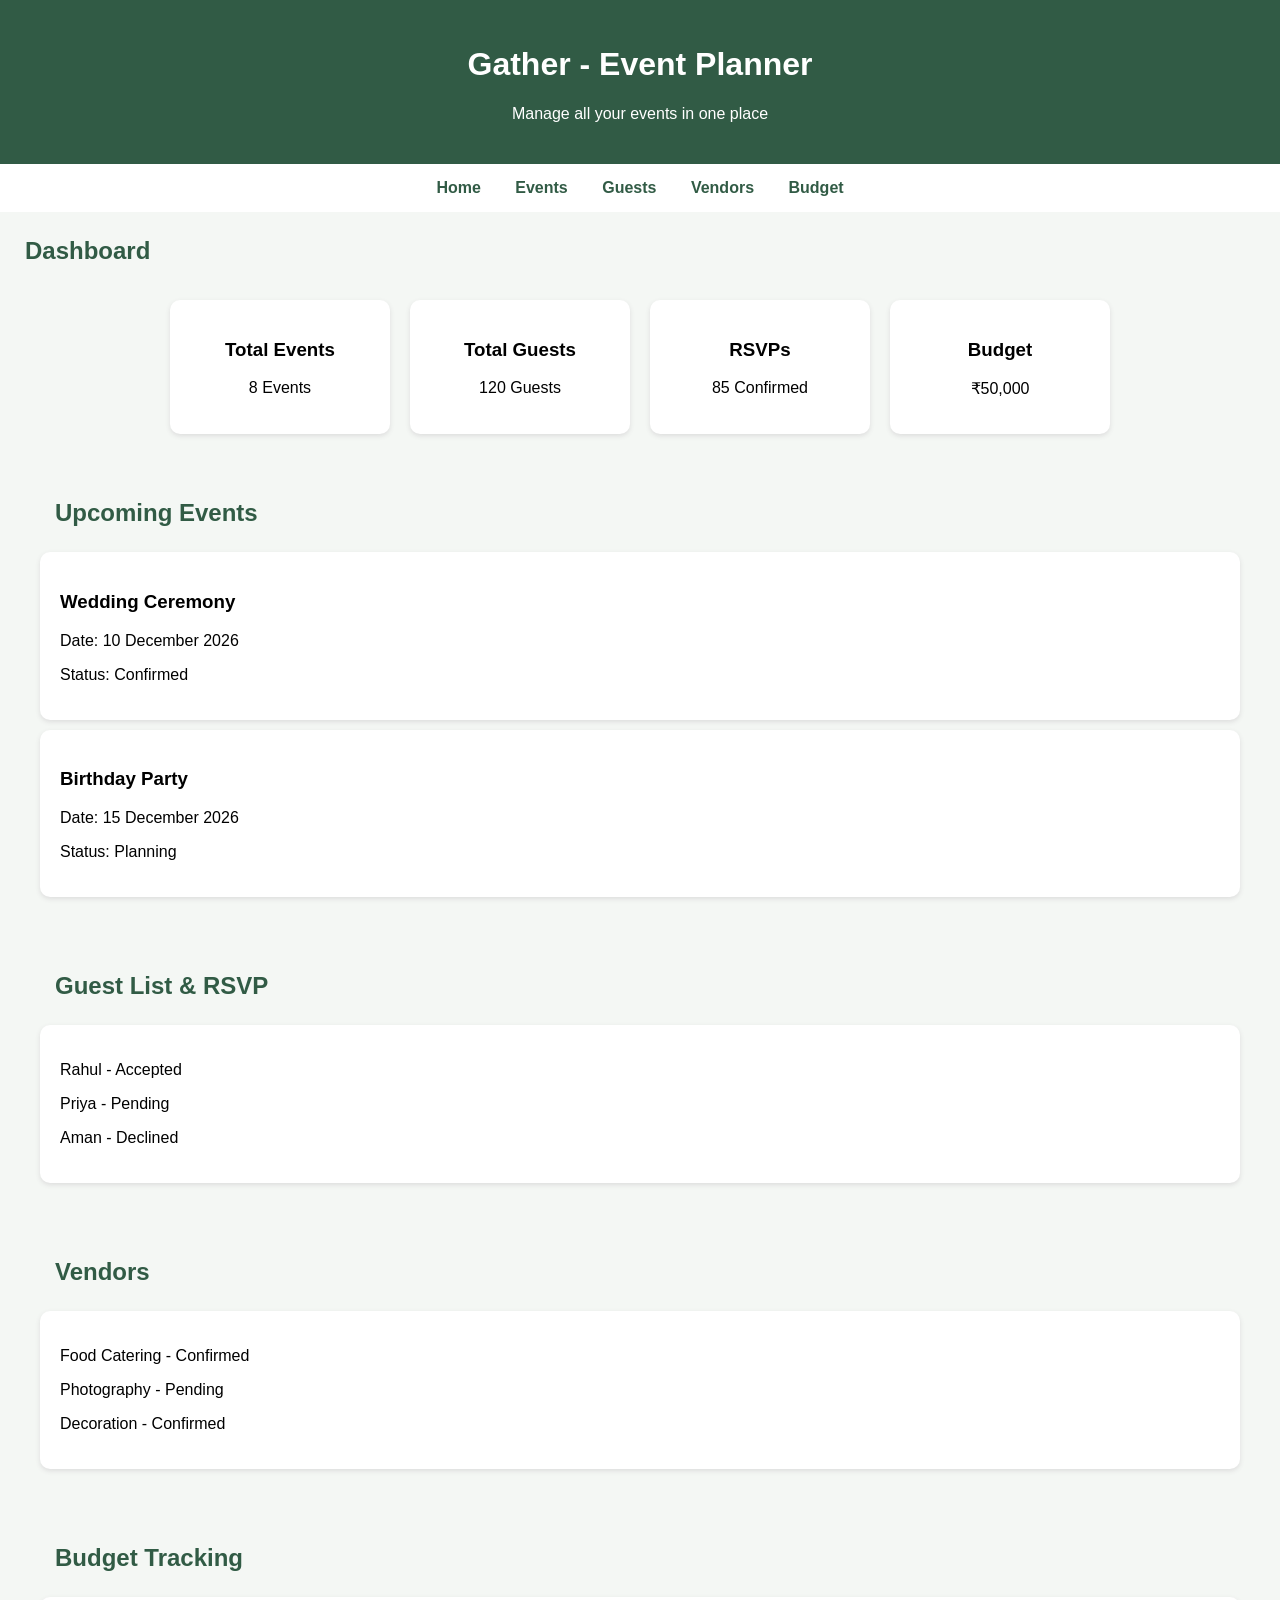
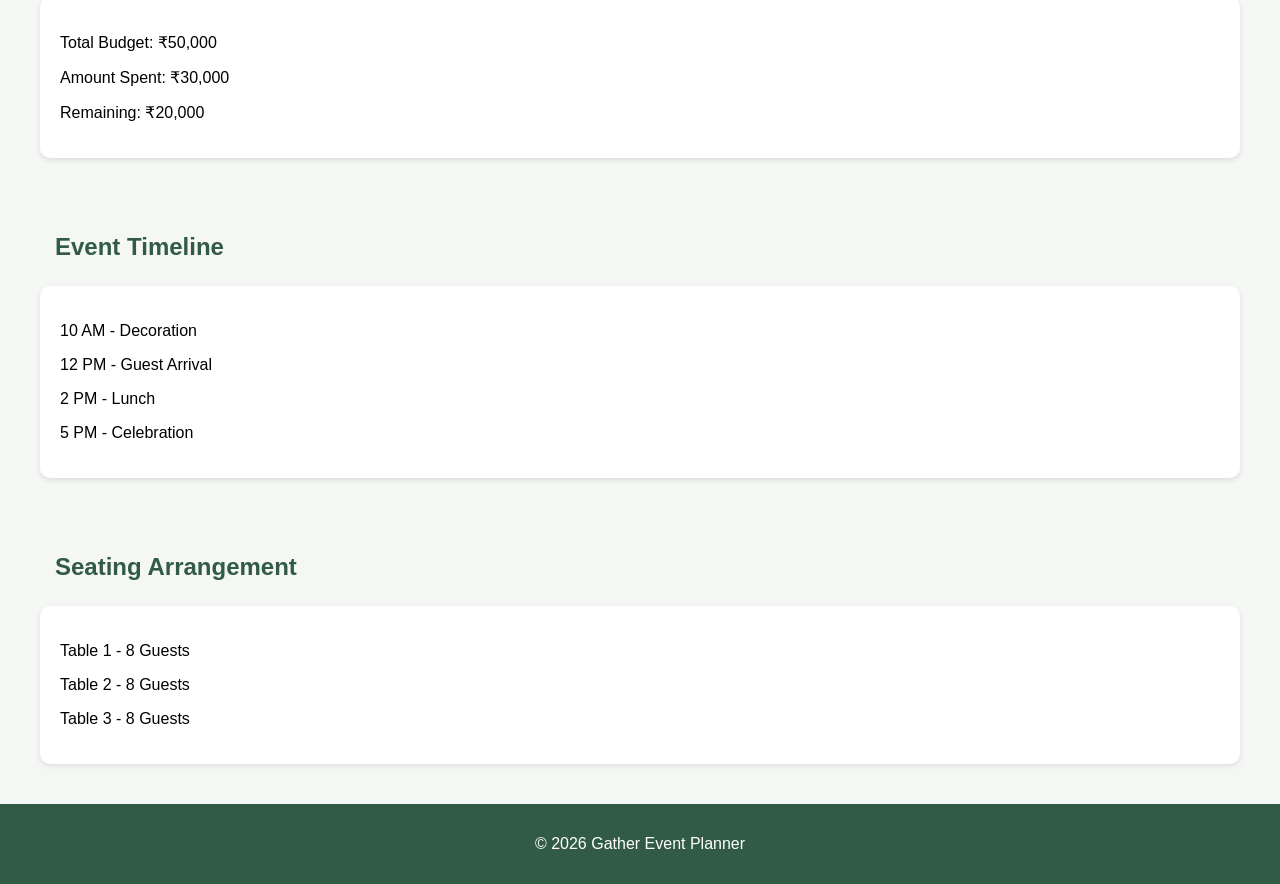
==== index.html @ 4c12bc45 "index.html" ====
<!DOCTYPE html>
<html>
<head>
    <title>Event Planner</title>
    <link rel="stylesheet" href="style.css">
</head>
<body>

    <header>
        <h1>Gather - Event Planner</h1>
        <p>Manage all your events in one place</p>
    </header>

    <nav>
        <a href="#">Home</a>
        <a href="#events">Events</a>
        <a href="#guests">Guests</a>
        <a href="#vendors">Vendors</a>
        <a href="#budget">Budget</a>
    </nav>

    <h2>Dashboard</h2>

    <div class="container">

        <div class="card">
            <h3>Total Events</h3>
            <p>8 Events</p>
        </div>

        <div class="card">
            <h3>Total Guests</h3>
            <p>120 Guests</p>
        </div>

        <div class="card">
            <h3>RSVPs</h3>
            <p>85 Confirmed</p>
        </div>

        <div class="card">
            <h3>Budget</h3>
            <p>₹50,000</p>
        </div>

    </div>

    <section id="events">
        <h2>Upcoming Events</h2>
        <div class="card">
            <h3>Wedding Ceremony</h3>
            <p>Date: 10 December 2026</p>
            <p>Status: Confirmed</p>
        </div>

        <div class="card">
            <h3>Birthday Party</h3>
            <p>Date: 15 December 2026</p>
            <p>Status: Planning</p>
        </div>
    </section>

    <section id="guests">
        <h2>Guest List & RSVP</h2>
        <div class="card">
            <p>Rahul - Accepted</p>
            <p>Priya - Pending</p>
            <p>Aman - Declined</p>
        </div>
    </section>

    <section id="vendors">
        <h2>Vendors</h2>
        <div class="card">
            <p>Food Catering - Confirmed</p>
            <p>Photography - Pending</p>
            <p>Decoration - Confirmed</p>
        </div>
    </section>

    <section id="budget">
        <h2>Budget Tracking</h2>
        <div class="card">
            <p>Total Budget: ₹50,000</p>
            <p>Amount Spent: ₹30,000</p>
            <p>Remaining: ₹20,000</p>
        </div>
    </section>

    <section>
        <h2>Event Timeline</h2>
        <div class="card">
            <p>10 AM - Decoration</p>
            <p>12 PM - Guest Arrival</p>
            <p>2 PM - Lunch</p>
            <p>5 PM - Celebration</p>
        </div>
    </section>

    <section>
        <h2>Seating Arrangement</h2>
        <div class="card">
            <p>Table 1 - 8 Guests</p>
            <p>Table 2 - 8 Guests</p>
            <p>Table 3 - 8 Guests</p>
        </div>
    </section>

    <footer>
        <p>© 2026 Gather Event Planner</p>
    </footer>

</body>
</html>
---- style.css ----
body {
    font-family: Arial, sans-serif;
    background-color: #f4f7f4;
    margin: 0;
}

header {
    background-color: #315b45;
    color: white;
    text-align: center;
    padding: 25px;
}

nav {
    background-color: white;
    padding: 15px;
    text-align: center;
}

nav a {
    text-decoration: none;
    color: #315b45;
    margin: 15px;
    font-weight: bold;
}

h2 {
    color: #315b45;
    margin: 25px;
}

.container {
    display: flex;
    flex-wrap: wrap;
    justify-content: center;
}

.card {
    background-color: white;
    padding: 20px;
    margin: 10px;
    border-radius: 10px;
    box-shadow: 0 2px 5px #ddd;
}

.container .card {
    width: 180px;
    text-align: center;
}

section {
    margin: 20px;
    padding: 10px;
}

footer {
    background-color: #315b45;
    color: white;
    text-align: center;
    padding: 15px;
}

@media (max-width: 600px) {
    nav a {
        display: inline-block;
        margin: 8px;
    }

    .container .card {
        width: 100%;
    }
}
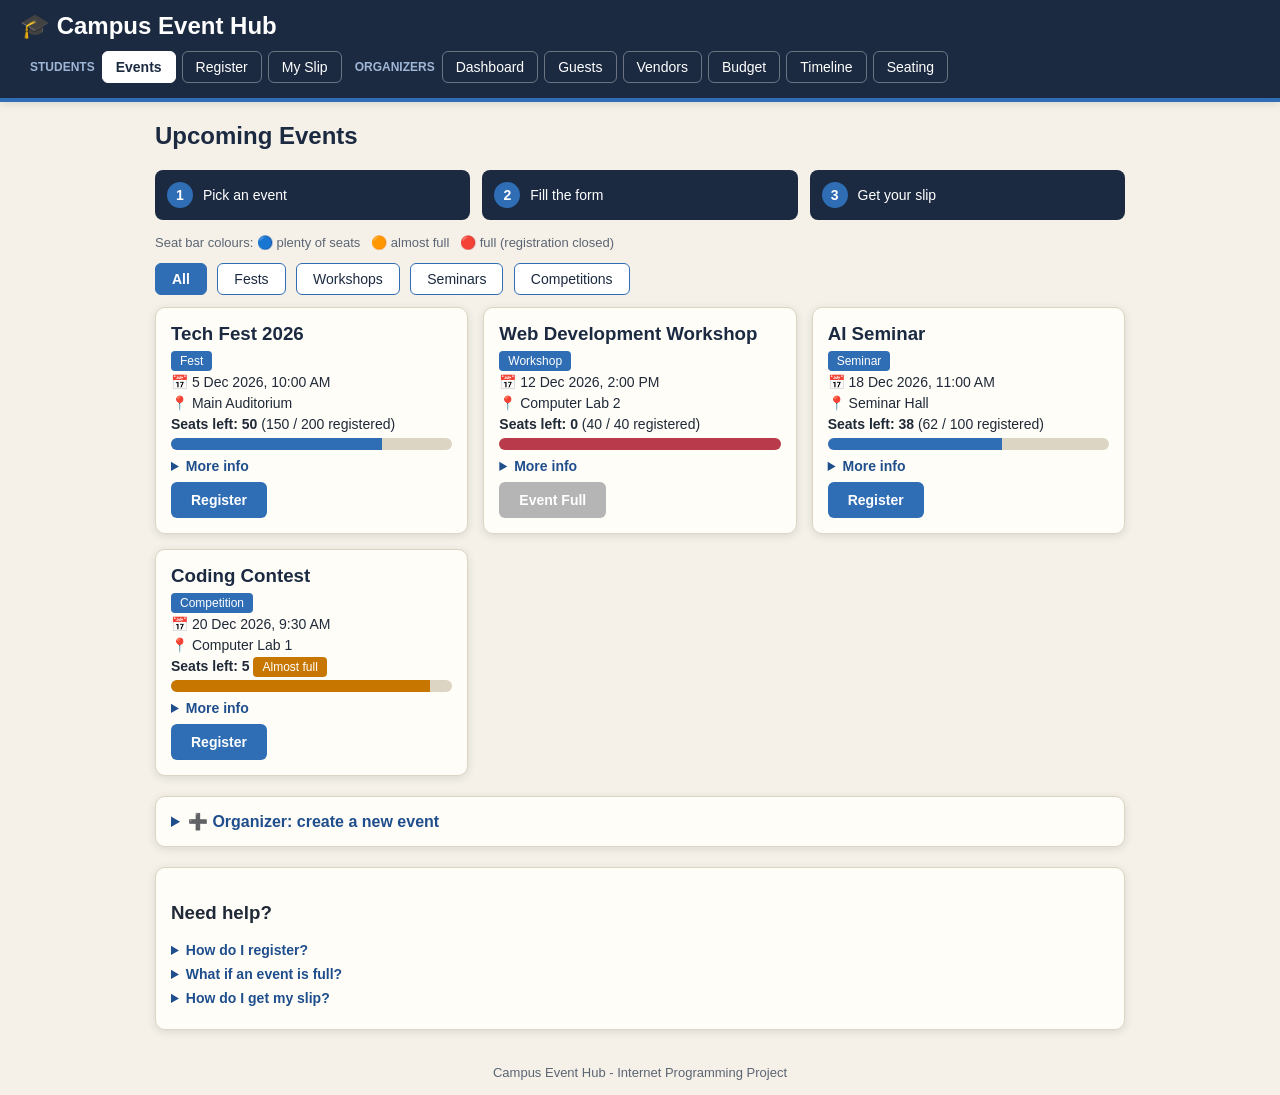
==== commit 374fb90a: "name update" ====
--- a/index.html
+++ b/index.html
@@ -1,114 +1,1094 @@
 <!DOCTYPE html>
-<html>
+<html lang="en">
 <head>
-    <title>Event Planner</title>
-    <link rel="stylesheet" href="style.css">
+  <meta charset="UTF-8">
+  <meta name="viewport" content="width=device-width, initial-scale=1.0">
+  <title>Campus Event Hub</title>
+
+  <style>
+       /* ===================================================
+       CAMPUS EVENT HUB - professional navy + blue + beige
+       =================================================== */
+
+    /* ----- colours (change them all here) ----- */
+    :root {
+      --navy: #1b2a41;        /* header, table headings */
+      --blue: #2f6db5;        /* buttons, highlights */
+      --blue-dark: #1f4e8c;   /* button hover */
+      --blue-light: #e8f0fa;  /* light blue background */
+      --beige: #f5f1e8;       /* page background */
+      --beige-dark: #ddd5c3;  /* borders */
+      --card: #fffdf8;        /* card background */
+      --text: #1f2937;        /* main text */
+      --muted: #5b6573;       /* small grey text */
+      --green: #2e7d5b;
+      --orange: #c77700;
+      --red: #b83a4b;
+      --grey: #6b7280;
+      --shadow: 0 2px 8px rgba(27, 42, 65, 0.12);
+    }
+
+    * { box-sizing: border-box; }
+    html { scroll-behavior: smooth; }
+
+    body {
+      font-family: Arial, sans-serif;
+      margin: 0;
+      background: var(--beige);
+      color: var(--text);
+    }
+
+    /* ----- header + menu (stays on top while scrolling) ----- */
+    header {
+      background: var(--navy);
+      padding: 12px 20px;
+      position: sticky;
+      top: 0;
+      z-index: 5;
+      border-bottom: 4px solid var(--blue);
+      box-shadow: var(--shadow);
+    }
+
+    header h1 {
+      margin: 0 0 8px 0;
+      font-size: 24px;
+      color: white;
+    }
+
+    nav { display: flex; flex-wrap: wrap; align-items: center; }
+
+    .nav-title {
+      color: #9fb6d6;
+      font-size: 12px;
+      font-weight: bold;
+      margin: 0 4px 0 10px;
+    }
+
+    nav a {
+      display: inline-block;
+      color: white;
+      text-decoration: none;
+      padding: 7px 13px;
+      margin: 3px;
+      border-radius: 6px;
+      border: 1px solid rgba(255, 255, 255, 0.35);
+      font-size: 14px;
+      transition: 0.3s;
+    }
+
+    nav a:hover { background: var(--blue); border-color: var(--blue); }
+
+    /* the menu button of the page you are on is highlighted */
+    body:not(:has(:target)) nav a[href="#events"],
+    body:has(#events:target, #events :target) nav a[href="#events"],
+    body:has(#register:target) nav a[href="#register"],
+    body:has(#slip:target) nav a[href="#slip"],
+    body:has(#dashboard:target) nav a[href="#dashboard"],
+    body:has(#guests:target, #guests :target) nav a[href="#guests"],
+    body:has(#vendors:target, #vendors :target) nav a[href="#vendors"],
+    body:has(#budget:target, #budget :target) nav a[href="#budget"],
+    body:has(#timeline:target, #timeline :target) nav a[href="#timeline"],
+    body:has(#seating:target, #seating :target) nav a[href="#seating"] {
+      background: white;
+      color: var(--navy);
+      border-color: white;
+      font-weight: bold;
+    }
+
+    main { max-width: 1000px; margin: 20px auto; padding: 0 15px; }
+    footer { text-align: center; padding: 15px; color: var(--muted); font-size: 13px; }
+    .note { font-size: 13px; color: var(--muted); }
+    h2 { color: var(--navy); }
+
+    /* ----- PAGES: only one page is visible at a time ----- */
+    .page { display: none; scroll-margin-top: 140px; }
+    .page:target { display: block; }
+    .page:has(:target) { display: block; }
+    body:not(:has(:target)) #events { display: block; }   /* first page by default */
+
+    /* ----- cards ----- */
+    .card {
+      background: var(--card);
+      padding: 15px;
+      border-radius: 10px;
+      margin-bottom: 20px;
+      border: 1px solid var(--beige-dark);
+      box-shadow: var(--shadow);
+      transition: 0.3s;
+    }
+    .card:hover {
+      transform: translateY(-3px);
+      border-color: var(--blue);
+    }
+
+    /* ----- buttons ----- */
+    .btn, button {
+      display: inline-block;
+      background: var(--blue);
+      color: white;
+      font-weight: bold;
+      border: none;
+      padding: 10px 20px;
+      border-radius: 6px;
+      font-size: 14px;
+      text-decoration: none;
+      cursor: pointer;
+      transition: 0.3s;
+    }
+    .btn:hover, button:hover { background: var(--blue-dark); transform: translateY(-2px); }
+    .btn.disabled { background: #b5b5b5; color: #fff; cursor: not-allowed; }
+    .btn.disabled:hover { background: #b5b5b5; transform: none; }
+
+    /* ----- how it works strip ----- */
+    .steps { display: grid; grid-template-columns: repeat(auto-fit, minmax(180px, 1fr)); gap: 12px; margin-bottom: 15px; }
+    .step { background: var(--navy); color: white; padding: 12px; border-radius: 8px; font-size: 14px; }
+    .step b {
+      display: inline-block; background: var(--blue); color: white;
+      width: 26px; height: 26px; line-height: 26px; text-align: center;
+      border-radius: 50%; margin-right: 6px;
+    }
+
+    /* ----- FILTER BUTTONS (hidden radio + label) ----- */
+    .filterbox > input { display: none; }
+
+    .filterbox > label {
+      display: inline-block;
+      background: white;
+      color: var(--navy);
+      border: 1px solid var(--blue);
+      padding: 7px 16px;
+      margin: 0 6px 12px 0;
+      border-radius: 6px;
+      font-size: 14px;
+      font-weight: normal;
+      cursor: pointer;
+      transition: 0.3s;
+    }
+    .filterbox > label:hover { background: var(--blue-light); }
+
+    /* chosen button is highlighted */
+    .filterbox > input:checked + label {
+      background: var(--blue);
+      color: white;
+      font-weight: bold;
+    }
+
+    /* events page: hide cards that do not match */
+    #ev-fest:checked ~ .events .card:not(.fest),
+    #ev-workshop:checked ~ .events .card:not(.workshop),
+    #ev-seminar:checked ~ .events .card:not(.seminar),
+    #ev-competition:checked ~ .events .card:not(.competition) { display: none; }
+
+    /* guests page: hide rows that do not match */
+    #g-yes:checked ~ .table-wrap tbody tr:not(.yes),
+    #g-no:checked ~ .table-wrap tbody tr:not(.no),
+    #g-pending:checked ~ .table-wrap tbody tr:not(.pending) { display: none; }
+
+    /* vendors page: hide rows that do not match */
+    #v-confirmed:checked ~ .table-wrap tbody tr:not(.confirmed),
+    #v-contacted:checked ~ .table-wrap tbody tr:not(.contacted),
+    #v-notcontacted:checked ~ .table-wrap tbody tr:not(.notcontacted) { display: none; }
+
+    /* ----- event cards ----- */
+    .events { display: grid; grid-template-columns: repeat(auto-fill, minmax(250px, 1fr)); gap: 15px; margin-bottom: 20px; }
+    .events .card { margin-bottom: 0; }
+    .events h3 { margin: 0 0 6px 0; color: var(--navy); }
+    .events p { margin: 5px 0; font-size: 14px; }
+
+    /* click to open boxes */
+    details { margin: 8px 0; }
+    summary { cursor: pointer; color: var(--blue-dark); font-weight: bold; font-size: 14px; }
+    summary:hover { text-decoration: underline; }
+    details p { background: var(--blue-light); padding: 6px 8px; border-radius: 6px; font-size: 14px; }
+    details.card summary { font-size: 16px; }
+
+    /* ----- seat / progress bars (they grow when the page opens) ----- */
+    .progress { background: var(--beige-dark); border-radius: 10px; height: 12px; overflow: hidden; margin: 6px 0; }
+    .bar { background: var(--blue); height: 100%; animation: grow 1.2s ease; }
+    .bar.warn { background: var(--orange); }
+    .bar.full { background: var(--red); }
+    @keyframes grow { from { width: 0; } }
+
+    /* ----- badges ----- */
+    .badge { padding: 3px 9px; border-radius: 4px; font-size: 12px; color: white; white-space: nowrap; }
+    .badge.green  { background: var(--green); }
+    .badge.red    { background: var(--red); }
+    .badge.grey   { background: var(--grey); }
+    .badge.orange { background: var(--orange); }
+    .badge.blue   { background: var(--blue); }
+
+    /* ----- forms ----- */
+    .form-grid { display: grid; grid-template-columns: repeat(auto-fit, minmax(220px, 1fr)); gap: 12px; margin-bottom: 12px; }
+
+    label { display: flex; flex-direction: column; font-size: 14px; font-weight: bold; }
+
+    input, select, textarea {
+      padding: 9px;
+      margin-top: 4px;
+      border: 1px solid #bdb6a3;
+      border-radius: 6px;
+      background: white;
+      color: var(--text);
+      font-size: 14px;
+      font-weight: normal;
+      font-family: Arial, sans-serif;
+      transition: 0.3s;
+    }
+
+    /* blue outline when you click in a box */
+    input:focus, select:focus, textarea:focus {
+      outline: none;
+      border-color: var(--blue);
+      box-shadow: 0 0 0 3px rgba(47, 109, 181, 0.25);
+    }
+
+    /* red = wrong, green = correct */
+    input:user-invalid, select:user-invalid, textarea:user-invalid { border-color: var(--red); background: #fdf1f2; }
+    input:user-valid, textarea:user-valid { border-color: var(--green); }
+
+    /* small help text, visible only while typing in that box */
+    .hint { display: none; font-size: 12px; font-weight: normal; color: var(--blue-dark); margin-top: 3px; }
+    input:focus ~ .hint, textarea:focus ~ .hint { display: block; }
+
+    .agree { flex-direction: row; align-items: center; font-weight: normal; margin-bottom: 12px; }
+    .agree input { margin: 0 8px 0 0; }
+
+    /* ----- event choice cards (register page) ----- */
+    .choice { position: relative; margin-bottom: 15px; }
+    .choice input { position: absolute; opacity: 0; }
+    .choice label {
+      display: block; font-weight: normal; background: white;
+      border: 1px solid var(--beige-dark); border-radius: 8px;
+      padding: 10px 12px; margin-bottom: 8px; cursor: pointer; transition: 0.3s;
+    }
+    .choice label:hover { border-color: var(--blue); background: var(--blue-light); }
+    .choice input:checked + label { border: 2px solid var(--blue); background: var(--blue-light); }
+    .choice input:checked + label::after { content: "  ✔ Selected"; color: var(--blue-dark); font-weight: bold; }
+    .choice input:disabled + label { opacity: 0.5; cursor: not-allowed; background: #eee; border-color: var(--beige-dark); }
+    .choice label span { display: block; font-size: 13px; color: var(--muted); margin-top: 3px; }
+
+    /* ----- success message (shown after a form is sent) ----- */
+    .success-msg {
+      display: none;
+      background: #e7f4ed;
+      color: #1e5a3f;
+      border: 1px solid var(--green);
+      border-left: 6px solid var(--green);
+      padding: 12px 18px;
+      border-radius: 6px;
+      margin-bottom: 15px;
+      font-weight: bold;
+      scroll-margin-top: 140px;
+    }
+    .success-msg:target { display: block; }
+
+    /* ----- dashboard ----- */
+    .stats { display: grid; grid-template-columns: repeat(auto-fit, minmax(150px, 1fr)); gap: 12px; margin-bottom: 20px; }
+    .stat {
+      background: var(--card); padding: 15px; text-align: center; border-radius: 10px;
+      border: 1px solid var(--beige-dark); border-top: 4px solid var(--blue);
+      box-shadow: var(--shadow); transition: 0.3s;
+    }
+    .stat:hover { transform: translateY(-3px); }
+    .stat .number { font-size: 24px; font-weight: bold; color: var(--navy); }
+    .summary-text { font-weight: bold; color: var(--blue-dark); }
+
+    /* ----- tables ----- */
+    .table-wrap { overflow-x: auto; }
+    table { width: 100%; border-collapse: collapse; }
+    th, td { padding: 9px; border-bottom: 1px solid var(--beige-dark); text-align: left; font-size: 14px; }
+    th { background: var(--navy); color: white; }
+    tbody tr:hover { background: var(--blue-light); }
+
+    .notif-list { list-style: none; padding: 0; margin: 0; }
+    .notif-list li { padding: 10px; margin-bottom: 8px; background: white; border-left: 4px solid var(--blue); border-radius: 4px; font-size: 14px; }
+
+    /* ----- timeline tick boxes ----- */
+    label.task { flex-direction: row; align-items: center; font-weight: normal; }
+    label.task input { margin: 0 8px 0 0; }
+    label.task input:checked + span { text-decoration: line-through; color: #888; }
+
+    /* ----- seating ----- */
+    .tables-grid { display: grid; grid-template-columns: repeat(auto-fill, minmax(200px, 1fr)); gap: 12px; margin-bottom: 15px; }
+    .table-card { border: 1px solid var(--blue); border-radius: 8px; padding: 10px; background: white; transition: 0.3s; }
+    .table-card:hover { background: var(--blue-light); }
+    .table-card h4 { margin: 0 0 4px 0; color: var(--navy); }
+    .table-card ul { padding-left: 18px; margin: 8px 0 0 0; font-size: 14px; }
+
+    .messages { padding-left: 18px; font-size: 14px; }
+    .messages li { margin-bottom: 6px; }
+
+    /* ----- confirmation slip ----- */
+    .slip {
+      max-width: 500px; margin: 0 auto 20px auto; background: white; padding: 20px;
+      border: 2px dashed var(--blue); border-radius: 10px; box-shadow: var(--shadow);
+    }
+    .slip h2 { text-align: center; margin-top: 0; }
+    .slip td:first-child { font-weight: bold; width: 40%; }
+    .slip .confirmed { text-align: center; color: var(--green); font-size: 22px; font-weight: bold; margin-top: 15px; }
+    .slip-buttons { text-align: center; }
+
+    /* ----- printing: only the visible page (the slip) is printed ----- */
+    @media print {
+      header, footer, .no-print { display: none; }
+      body { background: white; }
+      .slip { box-shadow: none; }
+    }
+
+    /* ----- mobile ----- */
+    @media (max-width: 600px) {
+      header { position: static; }
+      header h1 { font-size: 20px; }
+      nav a { font-size: 12px; padding: 6px 10px; }
+    }
+  </style>
 </head>
+
 <body>
 
-    <header>
-        <h1>Gather - Event Planner</h1>
-        <p>Manage all your events in one place</p>
-    </header>
-
+  <!-- ===================== HEADER + MENU ===================== -->
+  <header>
+    <h1>🎓 Campus Event Hub</h1>
     <nav>
-        <a href="#">Home</a>
-        <a href="#events">Events</a>
-        <a href="#guests">Guests</a>
-        <a href="#vendors">Vendors</a>
-        <a href="#budget">Budget</a>
+      <span class="nav-title">STUDENTS</span>
+      <a href="#events">Events</a>
+      <a href="#register">Register</a>
+      <a href="#slip">My Slip</a>
+
+      <span class="nav-title">ORGANIZERS</span>
+      <a href="#dashboard">Dashboard</a>
+      <a href="#guests">Guests</a>
+      <a href="#vendors">Vendors</a>
+      <a href="#budget">Budget</a>
+      <a href="#timeline">Timeline</a>
+      <a href="#seating">Seating</a>
     </nav>
-
-    <h2>Dashboard</h2>
-
-    <div class="container">
-
-        <div class="card">
-            <h3>Total Events</h3>
-            <p>8 Events</p>
-        </div>
-
-        <div class="card">
-            <h3>Total Guests</h3>
-            <p>120 Guests</p>
-        </div>
-
-        <div class="card">
-            <h3>RSVPs</h3>
-            <p>85 Confirmed</p>
-        </div>
-
-        <div class="card">
-            <h3>Budget</h3>
-            <p>₹50,000</p>
-        </div>
-
-    </div>
-
-    <section id="events">
-        <h2>Upcoming Events</h2>
-        <div class="card">
-            <h3>Wedding Ceremony</h3>
-            <p>Date: 10 December 2026</p>
-            <p>Status: Confirmed</p>
-        </div>
-
-        <div class="card">
-            <h3>Birthday Party</h3>
-            <p>Date: 15 December 2026</p>
-            <p>Status: Planning</p>
-        </div>
+  </header>
+
+  <main>
+
+    <!-- =====================================================
+         PAGE 1: EVENTS  (students browse events and seats)
+         ===================================================== -->
+    <section id="events" class="page">
+      <div id="event-ok" class="success-msg">✔ Event created successfully!</div>
+
+      <h2>Upcoming Events</h2>
+
+      <div class="steps">
+        <div class="step"><b>1</b> Pick an event</div>
+        <div class="step"><b>2</b> Fill the form</div>
+        <div class="step"><b>3</b> Get your slip</div>
+      </div>
+
+      <p class="note">Seat bar colours: 🔵 plenty of seats &nbsp; 🟠 almost full &nbsp; 🔴 full (registration closed)</p>
+
+      <div class="filterbox">
+        <input type="radio" name="evfilter" id="ev-all" checked>
+        <label for="ev-all">All</label>
+        <input type="radio" name="evfilter" id="ev-fest">
+        <label for="ev-fest">Fests</label>
+        <input type="radio" name="evfilter" id="ev-workshop">
+        <label for="ev-workshop">Workshops</label>
+        <input type="radio" name="evfilter" id="ev-seminar">
+        <label for="ev-seminar">Seminars</label>
+        <input type="radio" name="evfilter" id="ev-competition">
+        <label for="ev-competition">Competitions</label>
+
+        <div class="events">
+
+          <div class="card fest">
+            <h3>Tech Fest 2026</h3>
+            <span class="badge blue">Fest</span>
+            <p>📅 5 Dec 2026, 10:00 AM</p>
+            <p>📍 Main Auditorium</p>
+            <p><b>Seats left: 50</b> (150 / 200 registered)</p>
+            <div class="progress"><div class="bar" style="width: 75%;"></div></div>
+            <details>
+              <summary>More info</summary>
+              <p>A full-day fest with tech talks, project displays and fun games.</p>
+              <p>✅ Eligibility: All students</p>
+            </details>
+            <a class="btn" href="#register">Register</a>
+          </div>
+
+          <div class="card workshop">
+            <h3>Web Development Workshop</h3>
+            <span class="badge blue">Workshop</span>
+            <p>📅 12 Dec 2026, 2:00 PM</p>
+            <p>📍 Computer Lab 2</p>
+            <p><b>Seats left: 0</b> (40 / 40 registered)</p>
+            <div class="progress"><div class="bar full" style="width: 100%;"></div></div>
+            <details>
+              <summary>More info</summary>
+              <p>Hands-on workshop to build your first website with HTML and CSS.</p>
+              <p>✅ Eligibility: CSE / IT, 1st and 2nd year</p>
+            </details>
+            <span class="btn disabled">Event Full</span>
+          </div>
+
+          <div class="card seminar">
+            <h3>AI Seminar</h3>
+            <span class="badge blue">Seminar</span>
+            <p>📅 18 Dec 2026, 11:00 AM</p>
+            <p>📍 Seminar Hall</p>
+            <p><b>Seats left: 38</b> (62 / 100 registered)</p>
+            <div class="progress"><div class="bar" style="width: 62%;"></div></div>
+            <details>
+              <summary>More info</summary>
+              <p>An introduction to Artificial Intelligence by an industry guest.</p>
+              <p>✅ Eligibility: All students</p>
+            </details>
+            <a class="btn" href="#register">Register</a>
+          </div>
+
+          <div class="card competition">
+            <h3>Coding Contest</h3>
+            <span class="badge blue">Competition</span>
+            <p>📅 20 Dec 2026, 9:30 AM</p>
+            <p>📍 Computer Lab 1</p>
+            <p><b>Seats left: 5</b> <span class="badge orange">Almost full</span></p>
+            <div class="progress"><div class="bar warn" style="width: 92%;"></div></div>
+            <details>
+              <summary>More info</summary>
+              <p>Solve coding problems against the clock and win prizes.</p>
+              <p>✅ Eligibility: All years</p>
+            </details>
+            <a class="btn" href="#register">Register</a>
+          </div>
+
+        </div>
+      </div>
+
+      <!-- organizer: create event (click to open) -->
+      <details class="card">
+        <summary>➕ Organizer: create a new event</summary>
+        <form method="get" action="#event-ok">
+          <div class="form-grid" style="margin-top: 12px;">
+            <label>Event Title *
+              <input type="text" name="title" required minlength="3" maxlength="60" placeholder="e.g. Robotics Workshop">
+              <span class="hint">At least 3 letters.</span>
+            </label>
+            <label>Category *
+              <select name="category" required>
+                <option>Fest</option>
+                <option>Workshop</option>
+                <option>Seminar</option>
+                <option>Competition</option>
+              </select>
+            </label>
+            <label>Date *
+              <input type="date" name="date" required>
+            </label>
+            <label>Time *
+              <input type="time" name="time" required>
+            </label>
+            <label>Venue *
+              <input type="text" name="venue" required maxlength="40" placeholder="e.g. Seminar Hall">
+            </label>
+            <label>Eligibility *
+              <select name="eligibility" required>
+                <option>All students</option>
+                <option>1st year only</option>
+                <option>CSE / IT only</option>
+                <option>Final year only</option>
+              </select>
+            </label>
+            <label>Seat Limit (1 - 500) *
+              <input type="number" name="limit" required min="1" max="500" placeholder="e.g. 100">
+              <span class="hint">No more students than this can register.</span>
+            </label>
+            <label>Description *
+              <textarea name="description" rows="2" required minlength="10" maxlength="150" placeholder="Short description of the event"></textarea>
+              <span class="hint">10 to 150 characters.</span>
+            </label>
+          </div>
+          <button type="submit">Create Event</button>
+        </form>
+      </details>
+
+      <!-- help -->
+      <div class="card">
+        <h3>Need help?</h3>
+        <details>
+          <summary>How do I register?</summary>
+          <p>Click Register on an event, choose it, fill in your details and submit the form.</p>
+        </details>
+        <details>
+          <summary>What if an event is full?</summary>
+          <p>Full events cannot be selected. Please choose another event.</p>
+        </details>
+        <details>
+          <summary>How do I get my slip?</summary>
+          <p>After registering you will see your slip. Press Ctrl + P to print it or save it as a PDF.</p>
+        </details>
+      </div>
     </section>
 
-    <section id="guests">
-        <h2>Guest List & RSVP</h2>
-        <div class="card">
-            <p>Rahul - Accepted</p>
-            <p>Priya - Pending</p>
-            <p>Aman - Declined</p>
-        </div>
+
+    <!-- =====================================================
+         PAGE 2: REGISTER  (student registration form)
+         ===================================================== -->
+    <section id="register" class="page">
+      <h2>Student Registration</h2>
+
+      <!-- after a valid submit, the Slip page opens -->
+      <form class="card" method="get" action="#slip">
+
+        <h3>Step 1: Choose an event</h3>
+        <div class="choice">
+          <input type="radio" name="event" id="e1" value="Tech Fest 2026" required>
+          <label for="e1"><b>Tech Fest 2026</b><span>5 Dec 2026 - 50 seats left</span></label>
+
+          <input type="radio" name="event" id="e2" value="Web Development Workshop" disabled>
+          <label for="e2"><b>Web Development Workshop</b><span>12 Dec 2026 - FULL (cannot select)</span></label>
+
+          <input type="radio" name="event" id="e3" value="AI Seminar">
+          <label for="e3"><b>AI Seminar</b><span>18 Dec 2026 - 38 seats left</span></label>
+
+          <input type="radio" name="event" id="e4" value="Coding Contest">
+          <label for="e4"><b>Coding Contest</b><span>20 Dec 2026 - only 5 seats left!</span></label>
+        </div>
+
+        <h3>Step 2: Your details</h3>
+        <div class="form-grid">
+          <label>Full Name *
+            <input type="text" name="name" required minlength="3" maxlength="40" placeholder="e.g. Ravi Kumar">
+            <span class="hint">Enter at least 3 letters.</span>
+          </label>
+          <label>Roll Number *
+            <input type="text" name="roll" required minlength="5" maxlength="12" placeholder="e.g. 25CS101">
+            <span class="hint">Use the roll number on your ID card.</span>
+          </label>
+          <label>Email *
+            <input type="email" name="email" required placeholder="e.g. ravi@college.edu">
+            <span class="hint">Your confirmation will be sent here.</span>
+          </label>
+          <label>Phone *
+            <input type="text" name="phone" required pattern="[0-9]{10}" maxlength="10" title="Enter exactly 10 digits" placeholder="9876543210">
+            <span class="hint">Exactly 10 digits, numbers only.</span>
+          </label>
+          <label>Year *
+            <select name="year" required>
+              <option value="">-- Select --</option>
+              <option>1st Year</option>
+              <option>2nd Year</option>
+              <option>3rd Year</option>
+              <option>4th Year</option>
+            </select>
+          </label>
+          <label>Branch *
+            <select name="branch" required>
+              <option value="">-- Select --</option>
+              <option>CSE</option>
+              <option>IT</option>
+              <option>ECE</option>
+              <option>Mechanical</option>
+              <option>Civil</option>
+            </select>
+          </label>
+        </div>
+
+        <label class="agree">
+          <input type="checkbox" name="agree" required>
+          I meet the eligibility rules of this event.
+        </label>
+
+        <button type="submit">Register Now</button>
+      </form>
     </section>
 
-    <section id="vendors">
-        <h2>Vendors</h2>
-        <div class="card">
-            <p>Food Catering - Confirmed</p>
-            <p>Photography - Pending</p>
-            <p>Decoration - Confirmed</p>
-        </div>
+
+    <!-- =====================================================
+         PAGE 3: MY SLIP  (confirmation slip, printable)
+         ===================================================== -->
+    <section id="slip" class="page">
+      <div class="success-msg no-print" style="display: block;">
+        ✔ Registration successful! A confirmation email has been sent to ravi@college.edu.
+      </div>
+
+      <p class="note no-print">To print or download this slip, press Ctrl + P and choose "Save as PDF" or a printer. (Sample slip shown.)</p>
+
+      <div class="slip">
+        <h2>Registration Confirmation Slip</h2>
+        <table>
+          <tr><td>Registration ID</td><td>CEM-2026-0151</td></tr>
+          <tr><td>Student Name</td><td>Ravi Kumar</td></tr>
+          <tr><td>Roll Number</td><td>25CS101</td></tr>
+          <tr><td>Event</td><td>Tech Fest 2026</td></tr>
+          <tr><td>Date &amp; Time</td><td>5 Dec 2026, 10:00 AM</td></tr>
+          <tr><td>Venue</td><td>Main Auditorium</td></tr>
+          <tr><td>Seat Number</td><td>151</td></tr>
+        </table>
+        <p class="confirmed">✔ CONFIRMED</p>
+        <p class="note">Please carry this slip and your college ID card to the event.</p>
+      </div>
+
+      <p class="slip-buttons no-print">
+        <a class="btn" href="#register">Register for another event</a>
+        <a class="btn" href="#events">Back to events</a>
+      </p>
     </section>
 
-    <section id="budget">
-        <h2>Budget Tracking</h2>
-        <div class="card">
-            <p>Total Budget: ₹50,000</p>
-            <p>Amount Spent: ₹30,000</p>
-            <p>Remaining: ₹20,000</p>
-        </div>
+
+    <!-- =====================================================
+         PAGE 4: DASHBOARD  (organizer summary)
+         ===================================================== -->
+    <section id="dashboard" class="page">
+      <h2>Organizer Dashboard</h2>
+      <p class="note">A quick summary of everything. (Sample data is shown.)</p>
+
+      <div class="stats">
+        <div class="stat"><div class="number">4</div>Total Events</div>
+        <div class="stat"><div class="number">400</div>Total Seats</div>
+        <div class="stat"><div class="number">307</div>Registered</div>
+        <div class="stat"><div class="number">93</div>Seats Left</div>
+        <div class="stat"><div class="number">2 / 4</div>Guests Said Yes</div>
+        <div class="stat"><div class="number">2 / 4</div>Vendors Confirmed</div>
+        <div class="stat"><div class="number">₹73,500</div>Budget Spent</div>
+        <div class="stat"><div class="number">3 / 6</div>Tasks Done</div>
+      </div>
+
+      <div class="card">
+        <h3>Overall Progress</h3>
+        <p>Seats filled: 77%</p>
+        <div class="progress"><div class="bar" style="width: 77%;"></div></div>
+        <p>Budget used: 65%</p>
+        <div class="progress"><div class="bar" style="width: 65%;"></div></div>
+        <p>Tasks completed: 50%</p>
+        <div class="progress"><div class="bar" style="width: 50%;"></div></div>
+      </div>
+
+      <div class="card">
+        <h3>Seat Status</h3>
+        <div class="table-wrap">
+          <table>
+            <thead>
+              <tr><th>Event</th><th>Registered / Limit</th><th>Filled</th><th>Status</th></tr>
+            </thead>
+            <tbody>
+              <tr>
+                <td>Tech Fest 2026</td><td>150 / 200</td>
+                <td><div class="progress"><div class="bar" style="width: 75%;"></div></div></td>
+                <td><span class="badge green">Open</span></td>
+              </tr>
+              <tr>
+                <td>Web Development Workshop</td><td>40 / 40</td>
+                <td><div class="progress"><div class="bar full" style="width: 100%;"></div></div></td>
+                <td><span class="badge red">Full</span></td>
+              </tr>
+              <tr>
+                <td>AI Seminar</td><td>62 / 100</td>
+                <td><div class="progress"><div class="bar" style="width: 62%;"></div></div></td>
+                <td><span class="badge green">Open</span></td>
+              </tr>
+              <tr>
+                <td>Coding Contest</td><td>55 / 60</td>
+                <td><div class="progress"><div class="bar warn" style="width: 92%;"></div></div></td>
+                <td><span class="badge orange">Almost Full</span></td>
+              </tr>
+            </tbody>
+          </table>
+        </div>
+      </div>
+
+      <div class="card">
+        <h3>Recent Registrations</h3>
+        <div class="table-wrap">
+          <table>
+            <thead>
+              <tr><th>Reg. ID</th><th>Student</th><th>Roll No.</th><th>Event</th></tr>
+            </thead>
+            <tbody>
+              <tr><td>CEM-2026-0151</td><td>Ravi Kumar</td><td>25CS101</td><td>Tech Fest 2026</td></tr>
+              <tr><td>CEM-2026-0152</td><td>Anita Sharma</td><td>25IT045</td><td>AI Seminar</td></tr>
+              <tr><td>CEM-2026-0153</td><td>Karan Mehta</td><td>25EC012</td><td>Coding Contest</td></tr>
+              <tr><td>CEM-2026-0154</td><td>Sneha Reddy</td><td>25CS077</td><td>Tech Fest 2026</td></tr>
+            </tbody>
+          </table>
+        </div>
+      </div>
+
+      <div class="card">
+        <h3>🔔 Notifications</h3>
+        <ul class="notif-list">
+          <li>📧 Confirmation email sent to ravi@college.edu for Tech Fest 2026.</li>
+          <li>⚠️ Coding Contest has only 5 seats left.</li>
+          <li>🚫 Web Development Workshop is full. Registration is closed.</li>
+          <li>⏰ Reminder: AI Seminar is on 18 Dec 2026 at 11:00 AM.</li>
+        </ul>
+      </div>
     </section>
 
-    <section>
-        <h2>Event Timeline</h2>
-        <div class="card">
-            <p>10 AM - Decoration</p>
-            <p>12 PM - Guest Arrival</p>
-            <p>2 PM - Lunch</p>
-            <p>5 PM - Celebration</p>
-        </div>
+
+    <!-- =====================================================
+         PAGE 5: GUESTS & RSVP  (invited guests)
+         ===================================================== -->
+    <section id="guests" class="page">
+      <div id="guest-ok" class="success-msg">✔ Guest saved successfully!</div>
+
+      <h2>Invited Guests &amp; RSVP</h2>
+
+      <form class="card" method="get" action="#guest-ok">
+        <h3>Add Invited Guest</h3>
+        <div class="form-grid">
+          <label>Event *
+            <select name="event" required>
+              <option value="">-- Select event --</option>
+              <option>Tech Fest 2026</option>
+              <option>Web Development Workshop</option>
+              <option>AI Seminar</option>
+              <option>Coding Contest</option>
+            </select>
+          </label>
+          <label>Guest Name *
+            <input type="text" name="guest" required minlength="3" maxlength="40" placeholder="e.g. Dr. Meena Rao">
+            <span class="hint">At least 3 letters.</span>
+          </label>
+          <label>Role *
+            <select name="role" required>
+              <option>Chief Guest</option>
+              <option>Speaker</option>
+              <option>Judge</option>
+              <option>Guest</option>
+            </select>
+          </label>
+          <label>Email *
+            <input type="email" name="email" required placeholder="e.g. meena@example.com">
+            <span class="hint">RSVP link is sent here.</span>
+          </label>
+          <label>RSVP Status *
+            <select name="rsvp" required>
+              <option>Pending</option>
+              <option>Yes</option>
+              <option>No</option>
+            </select>
+          </label>
+        </div>
+        <button type="submit">Add Guest</button>
+      </form>
+
+      <div class="card">
+        <h3>Guest List (Yes: 2 | No: 1 | Pending: 1)</h3>
+        <div class="filterbox">
+          <input type="radio" name="gfilter" id="g-all" checked>
+          <label for="g-all">All</label>
+          <input type="radio" name="gfilter" id="g-yes">
+          <label for="g-yes">Yes</label>
+          <input type="radio" name="gfilter" id="g-no">
+          <label for="g-no">No</label>
+          <input type="radio" name="gfilter" id="g-pending">
+          <label for="g-pending">Pending</label>
+
+          <div class="table-wrap">
+            <table>
+              <thead>
+                <tr><th>Name</th><th>Role</th><th>Event</th><th>RSVP</th></tr>
+              </thead>
+              <tbody>
+                <tr class="yes"><td>Dr. Meena Rao</td><td>Chief Guest</td><td>Tech Fest 2026</td><td><span class="badge green">Yes</span></td></tr>
+                <tr class="yes"><td>Mr. Arun Verma</td><td>Speaker</td><td>AI Seminar</td><td><span class="badge green">Yes</span></td></tr>
+                <tr class="pending"><td>Ms. Kavya Iyer</td><td>Judge</td><td>Coding Contest</td><td><span class="badge grey">Pending</span></td></tr>
+                <tr class="no"><td>Prof. R. Sharma</td><td>Guest</td><td>Tech Fest 2026</td><td><span class="badge red">No</span></td></tr>
+              </tbody>
+            </table>
+          </div>
+        </div>
+      </div>
     </section>
 
-    <section>
-        <h2>Seating Arrangement</h2>
-        <div class="card">
-            <p>Table 1 - 8 Guests</p>
-            <p>Table 2 - 8 Guests</p>
-            <p>Table 3 - 8 Guests</p>
-        </div>
+
+    <!-- =====================================================
+         PAGE 6: VENDORS  (vendors + communication)
+         ===================================================== -->
+    <section id="vendors" class="page">
+      <div id="vendor-ok" class="success-msg">✔ Vendor saved successfully!</div>
+      <div id="msg-ok" class="success-msg">✔ Message sent to the vendor!</div>
+
+      <h2>Vendors</h2>
+
+      <form class="card" method="get" action="#vendor-ok">
+        <h3>Add Vendor</h3>
+        <div class="form-grid">
+          <label>Event *
+            <select name="event" required>
+              <option value="">-- Select event --</option>
+              <option>Tech Fest 2026</option>
+              <option>Web Development Workshop</option>
+              <option>AI Seminar</option>
+              <option>Coding Contest</option>
+            </select>
+          </label>
+          <label>Vendor Name *
+            <input type="text" name="vendor" required minlength="2" maxlength="40" placeholder="e.g. Royal Caterers">
+            <span class="hint">At least 2 letters.</span>
+          </label>
+          <label>Category *
+            <select name="category" required>
+              <option>Catering</option>
+              <option>Decoration</option>
+              <option>Photography</option>
+              <option>Sound / DJ</option>
+              <option>Printing</option>
+              <option>Other</option>
+            </select>
+          </label>
+          <label>Phone *
+            <input type="text" name="phone" required pattern="[0-9]{10}" maxlength="10" title="Enter exactly 10 digits" placeholder="9876543210">
+            <span class="hint">Exactly 10 digits, numbers only.</span>
+          </label>
+          <label>Status *
+            <select name="status" required>
+              <option>Not Contacted</option>
+              <option>Contacted</option>
+              <option>Confirmed</option>
+            </select>
+          </label>
+        </div>
+        <button type="submit">Add Vendor</button>
+      </form>
+
+      <div class="card">
+        <h3>Vendor List</h3>
+        <div class="filterbox">
+          <input type="radio" name="vfilter" id="v-all" checked>
+          <label for="v-all">All</label>
+          <input type="radio" name="vfilter" id="v-confirmed">
+          <label for="v-confirmed">Confirmed</label>
+          <input type="radio" name="vfilter" id="v-contacted">
+          <label for="v-contacted">Contacted</label>
+          <input type="radio" name="vfilter" id="v-notcontacted">
+          <label for="v-notcontacted">Not Contacted</label>
+
+          <div class="table-wrap">
+            <table>
+              <thead>
+                <tr><th>Vendor</th><th>Category</th><th>Phone</th><th>Event</th><th>Status</th></tr>
+              </thead>
+              <tbody>
+                <tr class="confirmed"><td>Royal Caterers</td><td>Catering</td><td>9876543210</td><td>Tech Fest 2026</td><td><span class="badge green">Confirmed</span></td></tr>
+                <tr class="contacted"><td>Bloom Decor</td><td>Decoration</td><td>9123456780</td><td>Tech Fest 2026</td><td><span class="badge blue">Contacted</span></td></tr>
+                <tr class="notcontacted"><td>Click Studio</td><td>Photography</td><td>9988776655</td><td>AI Seminar</td><td><span class="badge grey">Not Contacted</span></td></tr>
+                <tr class="confirmed"><td>Sound Pro</td><td>Sound / DJ</td><td>9112233445</td><td>AI Seminar</td><td><span class="badge green">Confirmed</span></td></tr>
+              </tbody>
+            </table>
+          </div>
+        </div>
+      </div>
+
+      <form class="card" method="get" action="#msg-ok">
+        <h3>Message a Vendor</h3>
+        <div class="form-grid">
+          <label>Vendor *
+            <select name="vendor" required>
+              <option value="">-- Select vendor --</option>
+              <option>Royal Caterers</option>
+              <option>Bloom Decor</option>
+              <option>Click Studio</option>
+              <option>Sound Pro</option>
+            </select>
+          </label>
+          <label>Message *
+            <textarea name="message" rows="3" required minlength="5" maxlength="200" placeholder="Type your message to the vendor..."></textarea>
+            <span class="hint">5 to 200 characters.</span>
+          </label>
+        </div>
+        <button type="submit">Send Message</button>
+
+        <h4>Message History</h4>
+        <ul class="messages">
+          <li><b>Royal Caterers</b> (20 Nov): Please confirm the final menu for 300 guests.</li>
+          <li><b>Bloom Decor</b> (18 Nov): Can you share photos of the stage decoration?</li>
+          <li><b>Sound Pro</b> (15 Nov): Booking confirmed for 18 December, 9 AM setup.</li>
+        </ul>
+      </form>
     </section>
 
-    <footer>
-        <p>© 2026 Gather Event Planner</p>
-    </footer>
+
+    <!-- =====================================================
+         PAGE 7: BUDGET
+         ===================================================== -->
+    <section id="budget" class="page">
+      <div id="budget-ok" class="success-msg">✔ Expense saved successfully!</div>
+
+      <h2>Budget Tracking</h2>
+
+      <form class="card" method="get" action="#budget-ok">
+        <h3>Add Expense</h3>
+        <div class="form-grid">
+          <label>Event *
+            <select name="event" required>
+              <option value="">-- Select event --</option>
+              <option>Tech Fest 2026</option>
+              <option>Web Development Workshop</option>
+              <option>AI Seminar</option>
+              <option>Coding Contest</option>
+            </select>
+          </label>
+          <label>Item *
+            <input type="text" name="item" required minlength="2" maxlength="40" placeholder="e.g. Banners">
+            <span class="hint">At least 2 letters.</span>
+          </label>
+          <label>Category *
+            <select name="category" required>
+              <option>Catering</option>
+              <option>Decoration</option>
+              <option>Equipment</option>
+              <option>Prizes</option>
+              <option>Printing</option>
+              <option>Other</option>
+            </select>
+          </label>
+          <label>Estimated Cost (₹) *
+            <input type="number" name="estimated" required min="1" placeholder="5000">
+            <span class="hint">Must be 1 or more.</span>
+          </label>
+          <label>Actual Cost (₹) *
+            <input type="number" name="actual" required min="0" value="0">
+          </label>
+        </div>
+        <button type="submit">Add Expense</button>
+      </form>
+
+      <div class="card">
+        <h3>Budget Summary</h3>
+        <p class="summary-text">Planned: ₹1,13,000 | Spent: ₹73,500 | Remaining: ₹39,500</p>
+        <div class="progress"><div class="bar" style="width: 65%;"></div></div>
+        <p class="note">65% of the planned budget has been used.</p>
+
+        <div class="table-wrap">
+          <table>
+            <thead>
+              <tr><th>Item</th><th>Event</th><th>Category</th><th>Estimated</th><th>Actual</th><th>Status</th></tr>
+            </thead>
+            <tbody>
+              <tr><td>Food &amp; snacks</td><td>Tech Fest 2026</td><td>Catering</td><td>₹60,000</td><td>₹55,000</td><td><span class="badge green">Within budget</span></td></tr>
+              <tr><td>Stage decoration</td><td>Tech Fest 2026</td><td>Decoration</td><td>₹25,000</td><td>₹0</td><td><span class="badge grey">Not paid yet</span></td></tr>
+              <tr><td>Stage &amp; sound</td><td>AI Seminar</td><td>Equipment</td><td>₹15,000</td><td>₹16,000</td><td><span class="badge red">Over budget</span></td></tr>
+              <tr><td>Winner prizes</td><td>Coding Contest</td><td>Prizes</td><td>₹10,000</td><td>₹0</td><td><span class="badge grey">Not paid yet</span></td></tr>
+              <tr><td>Posters</td><td>Web Development Workshop</td><td>Printing</td><td>₹3,000</td><td>₹2,500</td><td><span class="badge green">Within budget</span></td></tr>
+            </tbody>
+          </table>
+        </div>
+      </div>
+    </section>
+
+
+    <!-- =====================================================
+         PAGE 8: TIMELINE
+         ===================================================== -->
+    <section id="timeline" class="page">
+      <div id="task-ok" class="success-msg">✔ Task saved successfully!</div>
+
+      <h2>Timeline / Tasks</h2>
+
+      <form class="card" method="get" action="#task-ok">
+        <h3>Add Task</h3>
+        <div class="form-grid">
+          <label>Event *
+            <select name="event" required>
+              <option value="">-- Select event --</option>
+              <option>Tech Fest 2026</option>
+              <option>Web Development Workshop</option>
+              <option>AI Seminar</option>
+              <option>Coding Contest</option>
+            </select>
+          </label>
+          <label>Task *
+            <input type="text" name="task" required minlength="3" maxlength="60" placeholder="e.g. Book the projector">
+            <span class="hint">At least 3 letters.</span>
+          </label>
+          <label>Due Date *
+            <input type="date" name="due" required>
+          </label>
+        </div>
+        <button type="submit">Add Task</button>
+      </form>
+
+      <div class="card">
+        <h3>Task List (3 of 6 done)</h3>
+        <div class="progress"><div class="bar" style="width: 50%;"></div></div>
+        <p class="note">Tick the box when a task is finished.</p>
+        <div class="table-wrap">
+          <table>
+            <thead>
+              <tr><th>Task</th><th>Event</th><th>Due Date</th></tr>
+            </thead>
+            <tbody>
+              <tr><td><label class="task"><input type="checkbox" checked><span>Book the main auditorium</span></label></td><td>Tech Fest 2026</td><td>10 Nov 2026</td></tr>
+              <tr><td><label class="task"><input type="checkbox" checked><span>Invite the chief guest</span></label></td><td>Tech Fest 2026</td><td>15 Nov 2026</td></tr>
+              <tr><td><label class="task"><input type="checkbox"><span>Finalise the catering menu</span></label></td><td>Tech Fest 2026</td><td>28 Nov 2026</td></tr>
+              <tr><td><label class="task"><input type="checkbox"><span>Print the posters</span></label></td><td>Coding Contest</td><td>01 Dec 2026</td></tr>
+              <tr><td><label class="task"><input type="checkbox" checked><span>Prepare the lab computers</span></label></td><td>Web Development Workshop</td><td>10 Dec 2026</td></tr>
+              <tr><td><label class="task"><input type="checkbox"><span>Test the sound system</span></label></td><td>AI Seminar</td><td>15 Dec 2026</td></tr>
+            </tbody>
+          </table>
+        </div>
+      </div>
+    </section>
+
+
+    <!-- =====================================================
+         PAGE 9: SEATING
+         ===================================================== -->
+    <section id="seating" class="page">
+      <div id="seat-ok" class="success-msg">✔ Seat assigned successfully!</div>
+
+      <h2>Seating Arrangement</h2>
+
+      <form class="card" method="get" action="#seat-ok">
+        <h3>Assign a Table</h3>
+        <p class="note">Each table holds a maximum of 8 people. (Tech Fest 2026 hall)</p>
+        <div class="form-grid">
+          <label>Person *
+            <select name="person" required>
+              <option value="">-- Select person --</option>
+              <option>Dr. Meena Rao (Chief Guest)</option>
+              <option>Mr. Arun Verma (Speaker)</option>
+              <option>Ravi Kumar</option>
+              <option>Anita Sharma</option>
+              <option>Sneha Reddy</option>
+              <option>Karan Mehta</option>
+            </select>
+          </label>
+          <label>Table Number (1-20) *
+            <input type="number" name="table" required min="1" max="20">
+            <span class="hint">Choose a number from 1 to 20.</span>
+          </label>
+        </div>
+        <button type="submit">Assign Seat</button>
+      </form>
+
+      <div class="card">
+        <h3>Tech Fest 2026 - Tables</h3>
+        <div class="tables-grid">
+          <div class="table-card">
+            <h4>Table 1 (VIP)</h4>
+            <small>2 / 8 seats</small>
+            <ul><li>Dr. Meena Rao</li><li>Mr. Arun Verma</li></ul>
+          </div>
+          <div class="table-card">
+            <h4>Table 2</h4>
+            <small>3 / 8 seats</small>
+            <ul><li>Ravi Kumar</li><li>Anita Sharma</li><li>Sneha Reddy</li></ul>
+          </div>
+          <div class="table-card">
+            <h4>Table 3</h4>
+            <small>0 / 8 seats</small>
+            <ul><li>Empty</li></ul>
+          </div>
+        </div>
+
+        <h4>People without a table</h4>
+        <ul>
+          <li>Karan Mehta</li>
+        </ul>
+      </div>
+    </section>
+
+  </main>
+
+  <footer>Campus Event Hub - Internet Programming Project</footer>
 
 </body>
 </html>
